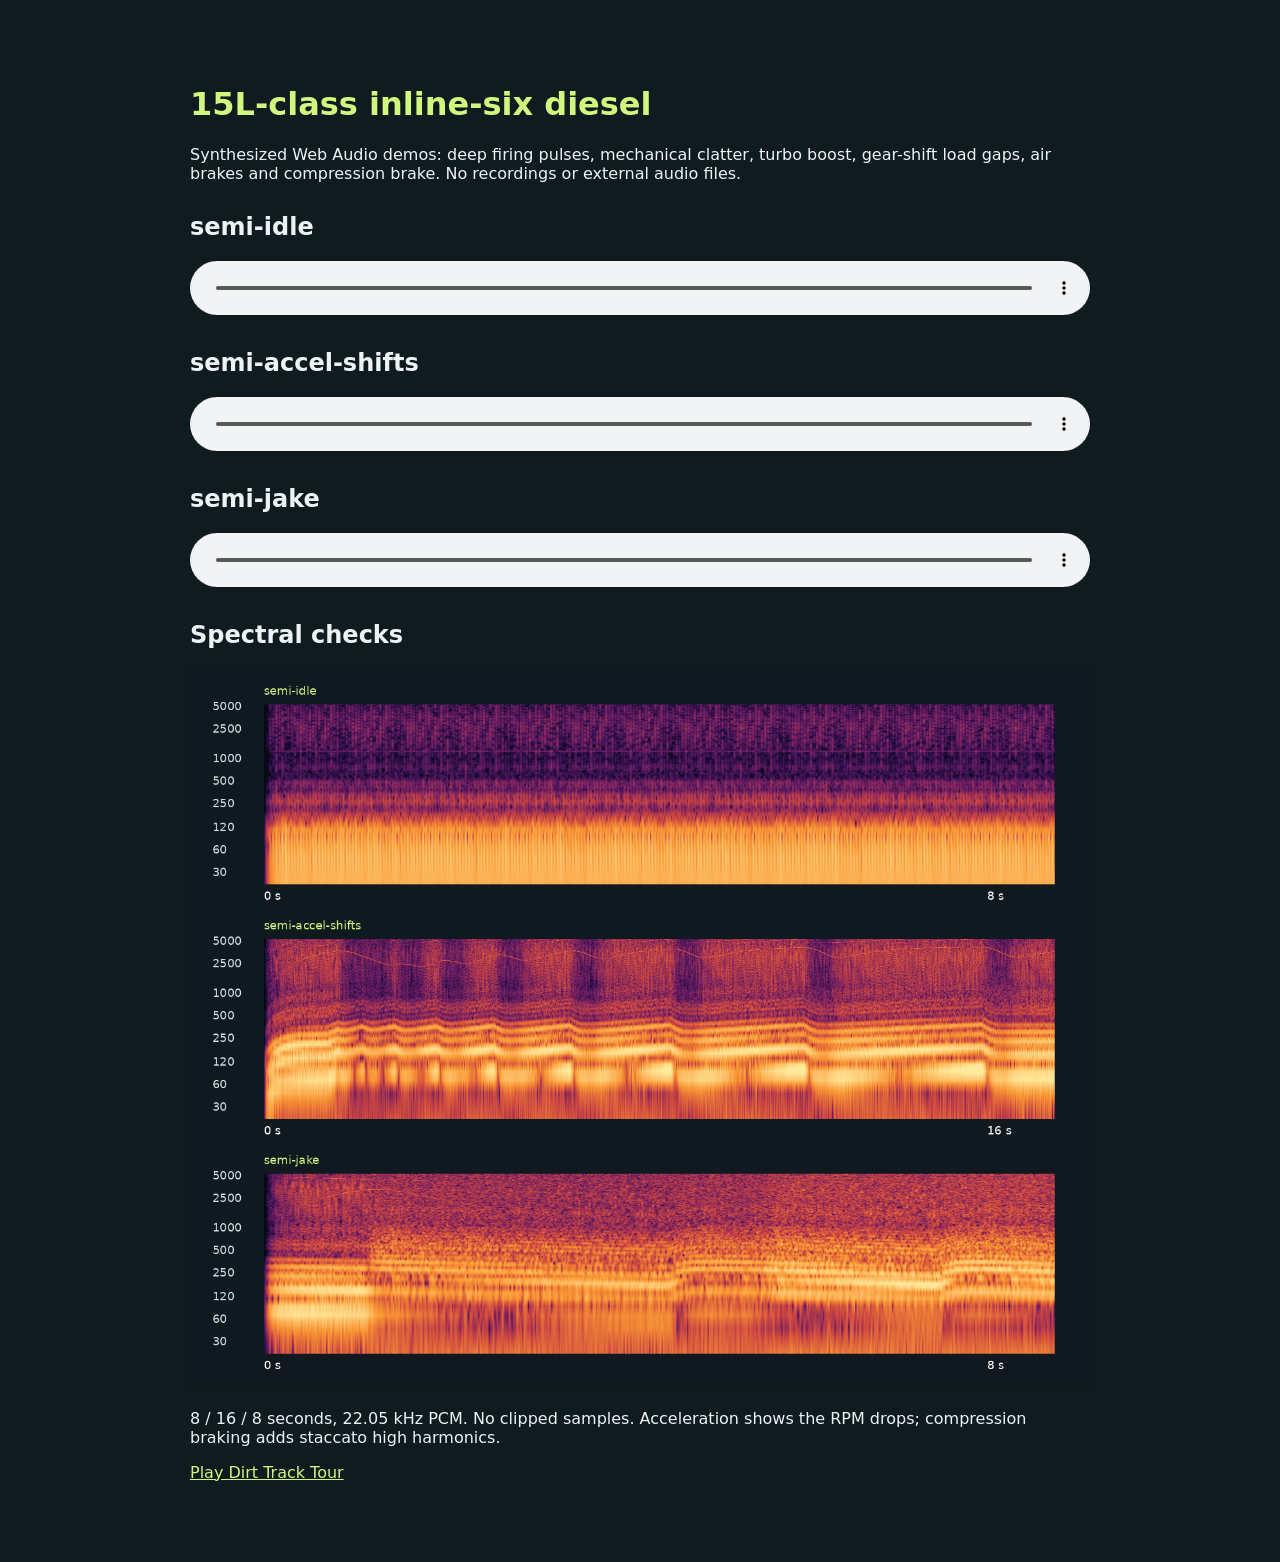
==== audio-samples/semi-demos.html @ b18b9647 "Add paddocks, auto pace, physical fuel stops and inline-six diesel (4/4)" ====
<!doctype html><meta name="viewport" content="width=device-width,initial-scale=1"><title>Inline-six diesel / Dirt Track Tour</title><style>body{background:#101b20;color:#edf3f4;font:16px system-ui;max-width:900px;margin:40px auto;padding:24px}h1{color:#d2f77f}audio{width:100%}section{margin:30px 0}img{width:100%}a{color:#d2f77f}</style><h1>15L-class inline-six diesel</h1><p>Synthesized Web Audio demos: deep firing pulses, mechanical clatter, turbo boost, gear-shift load gaps, air brakes and compression brake. No recordings or external audio files.</p><section><h2>semi-idle</h2><audio controls src="[data-uri]"></audio></section><section><h2>semi-accel-shifts</h2><audio controls src="[data-uri]"></audio></section><section><h2>semi-jake</h2><audio controls src="[data-uri]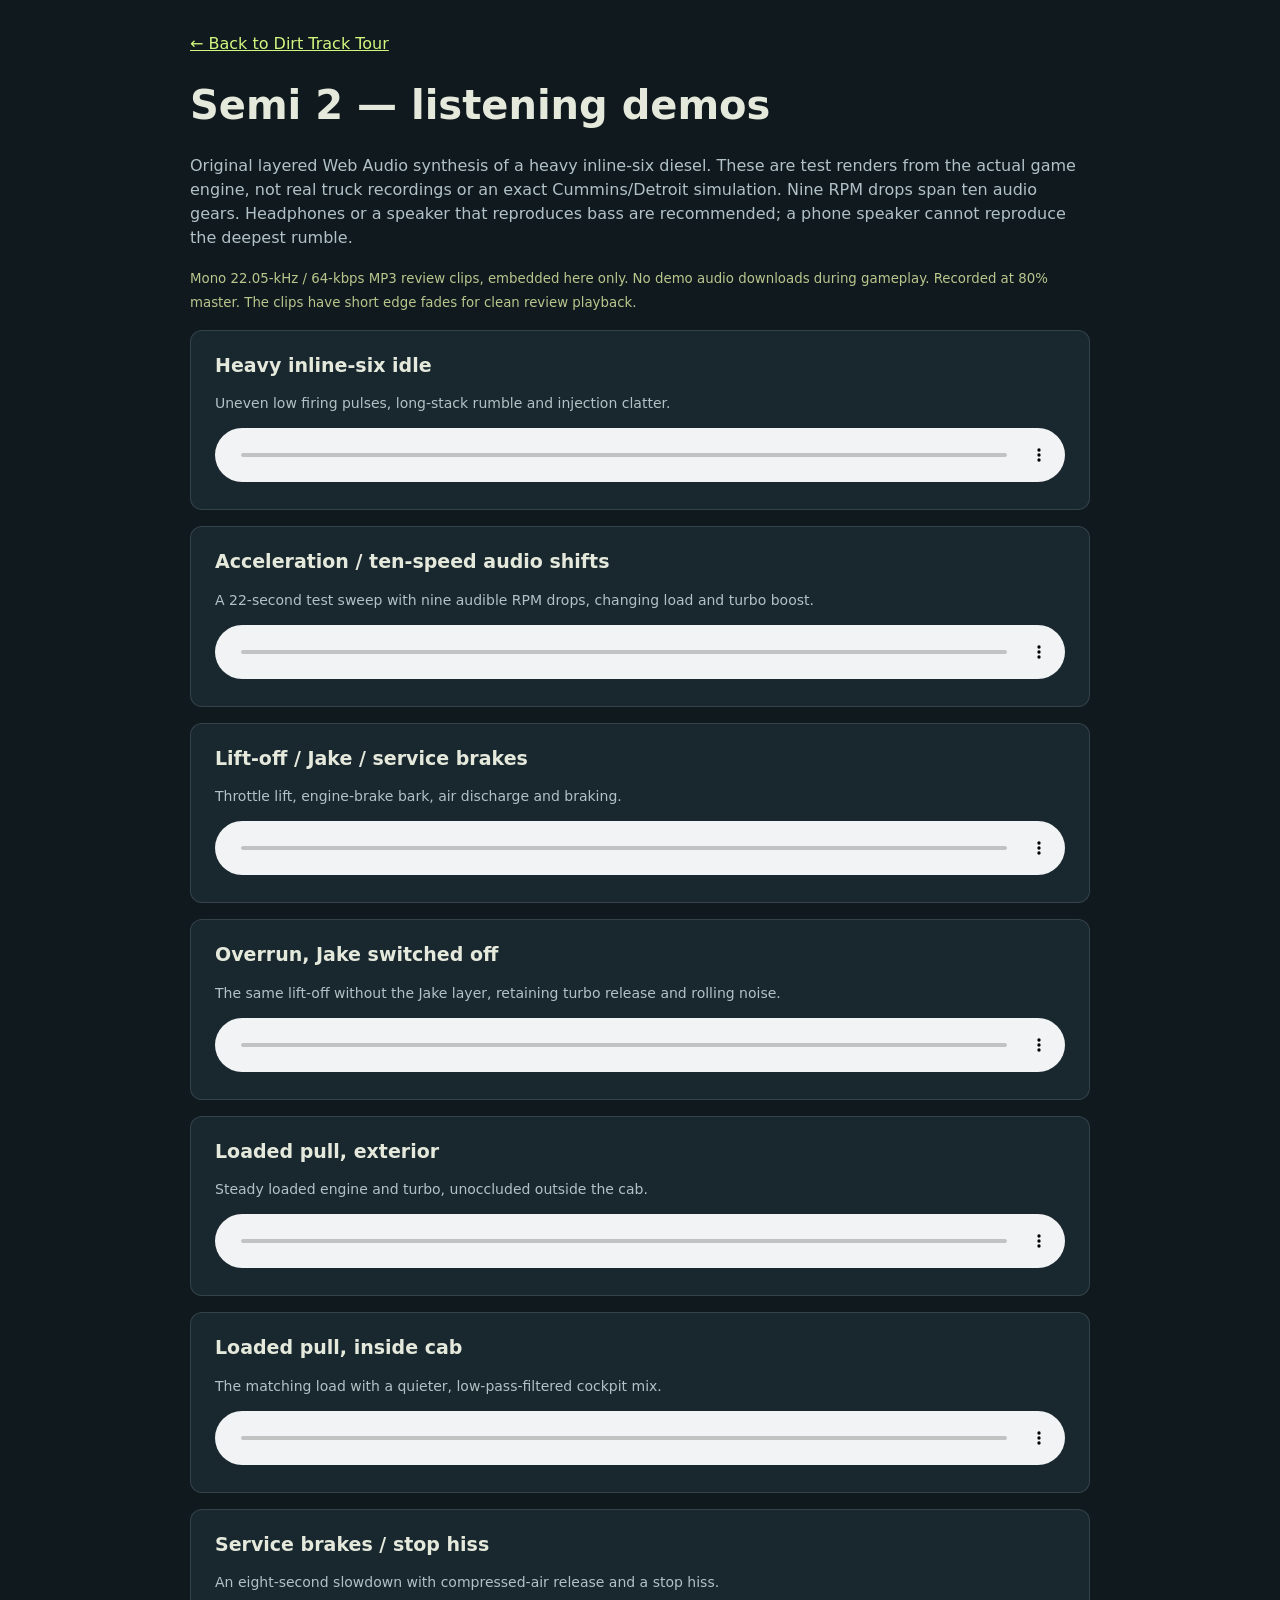
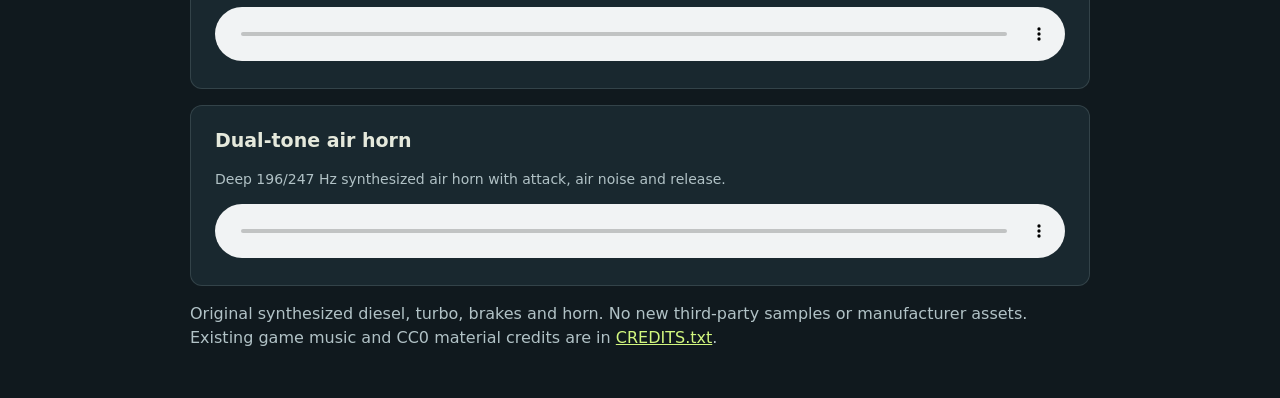
